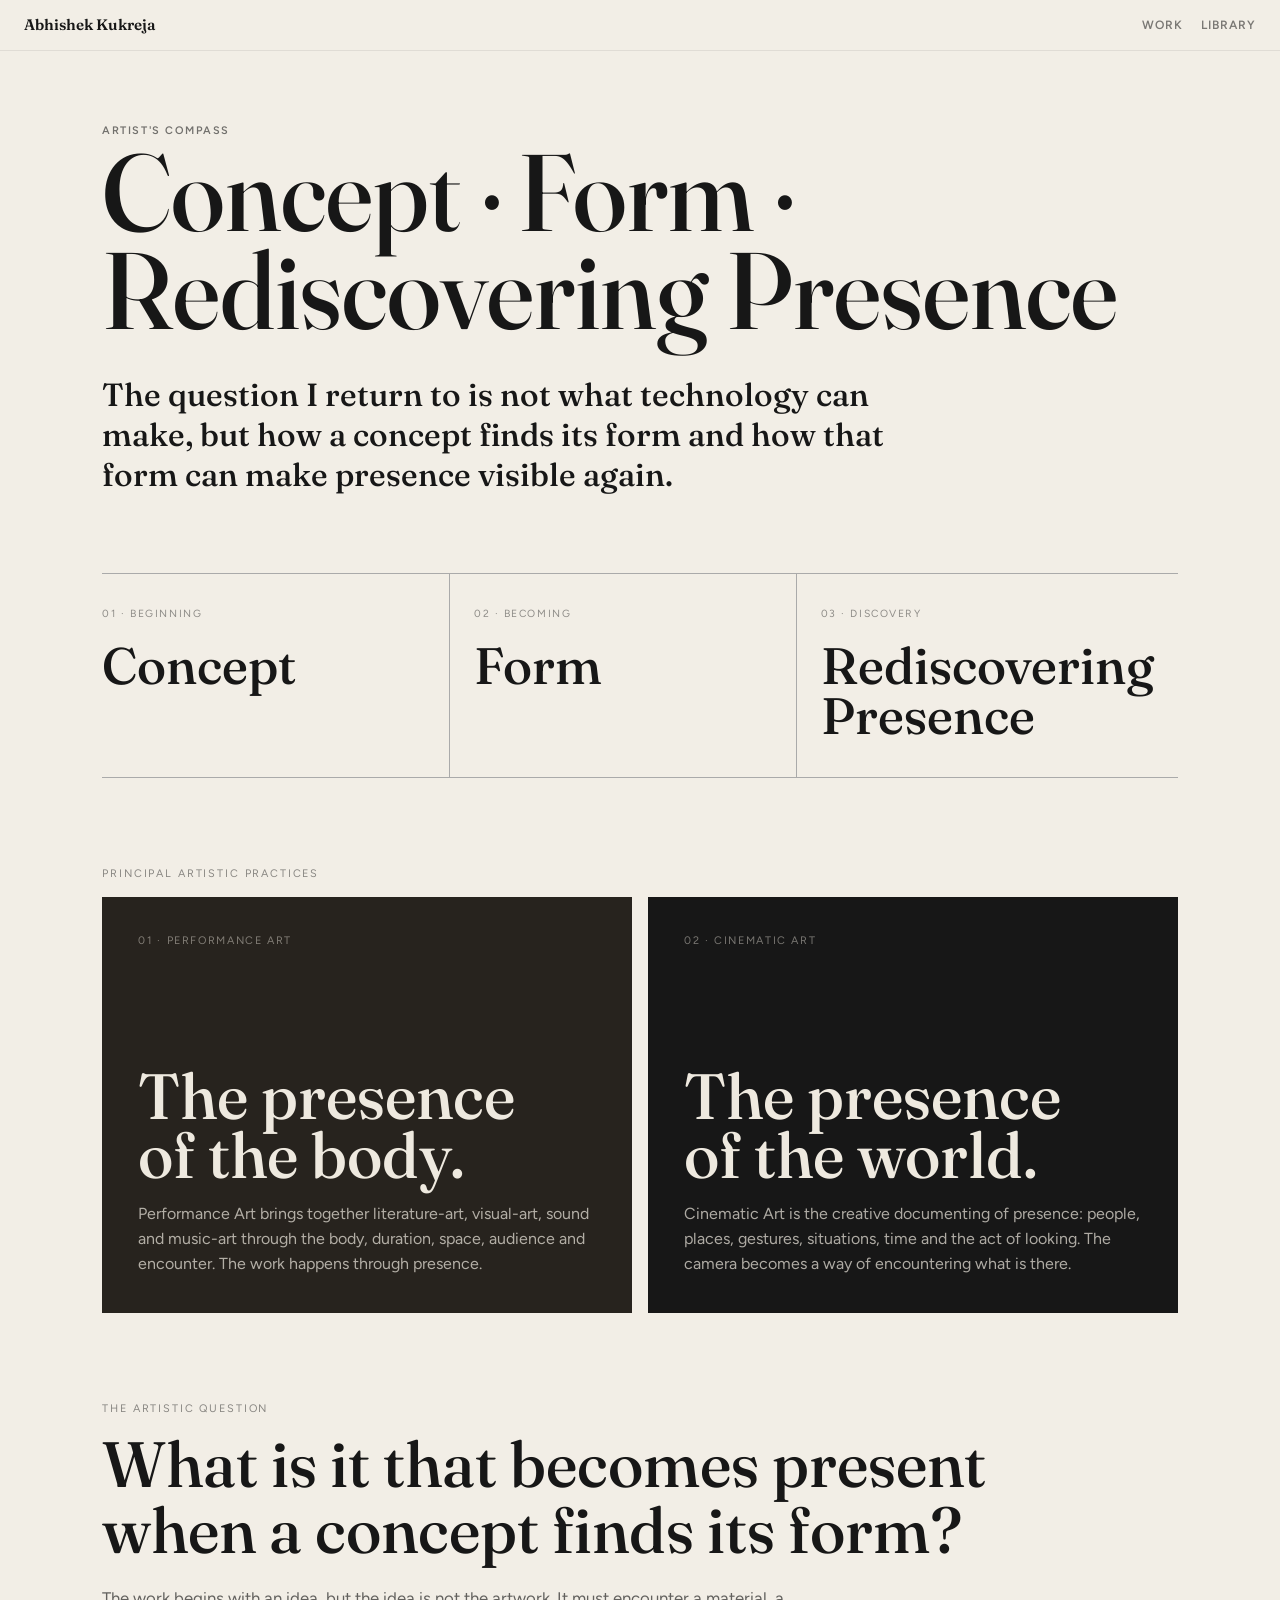
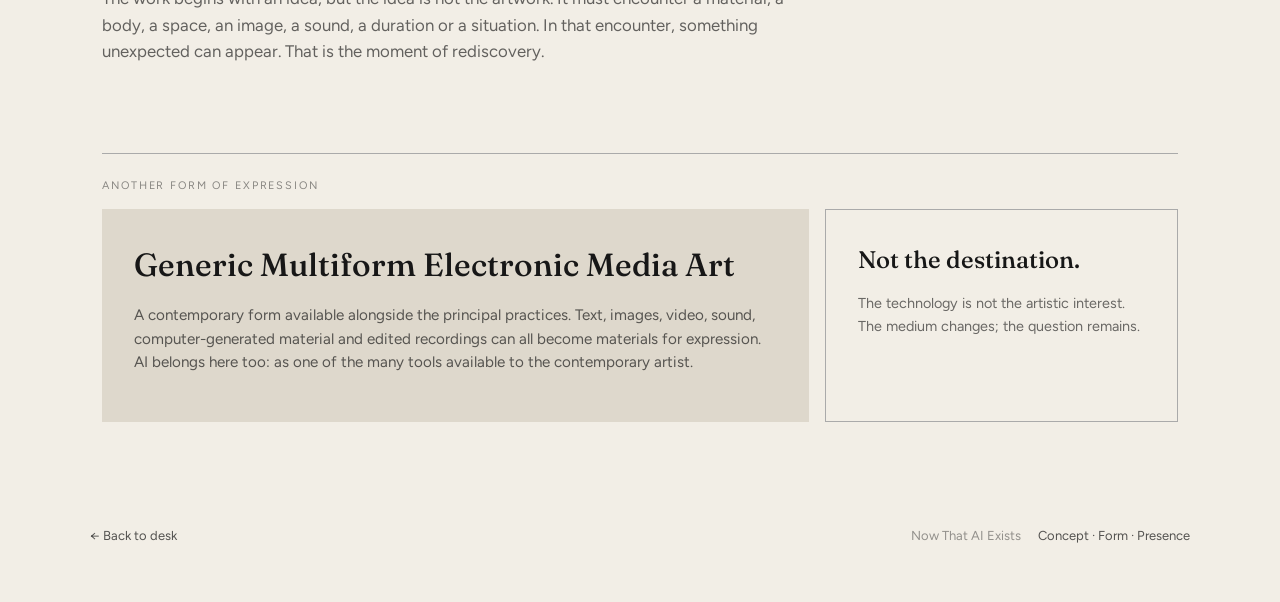
==== concept-form-presence.html @ 30947de0 "Add Concept Form Presence page and pair it with Now That AI Exists in every footer." ====
<!DOCTYPE html>
<html lang="en">
<head>
  <meta charset="UTF-8" />
  <meta name="viewport" content="width=device-width, initial-scale=1" />
  <title>Concept · Form · Rediscovering Presence — Abhishek Kukreja</title>
  <link rel="preconnect" href="https://fonts.googleapis.com" />
  <link rel="preconnect" href="https://fonts.gstatic.com" crossorigin />
  <link href="https://fonts.googleapis.com/css2?family=Fraunces:ital,opsz,wght@0,9..144,500;0,9..144,600;1,9..144,500&family=Figtree:wght@400;500;600;700&display=swap" rel="stylesheet" />
  <link rel="stylesheet" href="styles.css" />
</head>
<body class="page-cfp">
  <header class="site-header site-header--cfp">
    <a class="site-header__home" href="index.html">Abhishek Kukreja</a>
    <nav class="site-header__nav" aria-label="Primary">
      <a href="work.html">Work</a>
      <a href="library.html">Library</a>
    </nav>
  </header>

  <header class="cfp-hero">
    <div class="eyebrow">Artist's compass</div>
    <h1>Concept · Form ·<br />Rediscovering Presence</h1>
    <p class="cfp-intro">
      The question I return to is not what technology can make,
      but how a concept finds its form and how that form can make
      presence visible again.
    </p>
  </header>

  <main class="cfp-main">
    <section class="cfp-core" aria-label="Artistic principle">
      <div><span>01 · Beginning</span><h2>Concept</h2></div>
      <div><span>02 · Becoming</span><h2>Form</h2></div>
      <div><span>03 · Discovery</span><h2>Rediscovering<br />Presence</h2></div>
    </section>

    <section>
      <div class="cfp-section-label">Principal artistic practices</div>
      <div class="cfp-practice-grid">
        <article class="cfp-practice">
          <div class="cfp-practice__num">01 · PERFORMANCE ART</div>
          <div>
            <h3>The presence<br />of the body.</h3>
            <p>Performance Art brings together literature-art, visual-art, sound and music-art through the body, duration, space, audience and encounter. The work happens through presence.</p>
          </div>
        </article>
        <article class="cfp-practice">
          <div class="cfp-practice__num">02 · CINEMATIC ART</div>
          <div>
            <h3>The presence<br />of the world.</h3>
            <p>Cinematic Art is the creative documenting of presence: people, places, gestures, situations, time and the act of looking. The camera becomes a way of encountering what is there.</p>
          </div>
        </article>
      </div>
    </section>

    <section class="cfp-question">
      <div class="cfp-section-label">The artistic question</div>
      <h2>What is it that becomes present when a concept finds its form?</h2>
      <p>The work begins with an idea, but the idea is not the artwork. It must encounter a material, a body, a space, an image, a sound, a duration or a situation. In that encounter, something unexpected can appear. That is the moment of rediscovery.</p>
    </section>

    <section class="cfp-other">
      <div class="cfp-section-label">Another form of expression</div>
      <div class="cfp-other-grid">
        <div class="cfp-note">
          <h3>Generic Multiform Electronic Media Art</h3>
          <p>A contemporary form available alongside the principal practices. Text, images, video, sound, computer-generated material and edited recordings can all become materials for expression. AI belongs here too: as one of the many tools available to the contemporary artist.</p>
        </div>
        <div class="cfp-expression">
          <h3>Not the destination.</h3>
          <p>The technology is not the artistic interest. The medium changes; the question remains.</p>
        </div>
      </div>
    </section>
  </main>

  <footer class="site-footer site-footer--cfp">
    <a href="index.html">← Back to desk</a>
    <nav class="site-footer__ideas-nav" aria-label="Ideas">
      <a href="now-that-ai-exists.html">Now That AI Exists</a>
      <a href="concept-form-presence.html" class="is-active">Concept · Form · Presence</a>
    </nav>
  </footer>
</body>
</html>
---- styles.css ----
:root {
  --font-ui: "Figtree", "Segoe UI", sans-serif;
  --font-display: "Fraunces", Georgia, serif;

  --maroon-ink: #1a060b;
  --maroon-deep: #3a0f1a;
  --maroon: #6e1f30;
  --maroon-mid: #8f3346;
  --maroon-glow: #c45a6c;
  --maroon-mist: rgba(255, 226, 230, 0.9);

  --navy-ink: #02040a;
  --navy-deep: #07101f;
  --navy: #0d1c33;
  --navy-mid: #163255;
  --navy-glow: #4a7ab0;
  --navy-mist: rgba(210, 222, 236, 0.92);

  --ease-out: cubic-bezier(0.22, 1, 0.36, 1);
  --page-width: 68rem;
}

*,
*::before,
*::after {
  box-sizing: border-box;
}

html {
  scroll-behavior: smooth;
  font-size: 16px;
}

body {
  margin: 0;
  min-height: 100vh;
  font-family: var(--font-ui);
  font-size: 0.9375rem;
  font-weight: 400;
  line-height: 1.5;
  color: #f6efe8;
  -webkit-font-smoothing: antialiased;
  text-rendering: optimizeLegibility;
}

a {
  color: inherit;
  text-decoration: none;
}

img {
  max-width: 100%;
  display: block;
}

/* ——— Home ——— */

.page-home {
  overflow: hidden;
  background: #0a0507;
}

.home-brand {
  position: fixed;
  top: 1.1rem;
  left: 50%;
  transform: translateX(-50%);
  z-index: 20;
  text-align: center;
  pointer-events: none;
  animation: brand-in 1s var(--ease-out) both;
}

.home-todo {
  display: flex;
  flex-direction: column;
  justify-content: flex-start;
  align-items: stretch;
  gap: 1.15rem;
  padding: 5.35rem 1rem 2.25rem;
  background:
    linear-gradient(90deg, rgba(58, 15, 26, 0.55), rgba(13, 28, 51, 0.65)),
    #0a0507;
  border-left: 1px solid rgba(196, 90, 108, 0.22);
  border-right: 1px solid rgba(74, 122, 176, 0.22);
  animation: panel-rise 0.9s var(--ease-out) 0.08s both;
  overflow-y: auto;
  max-height: 100vh;
  max-height: 100dvh;
  scrollbar-width: thin;
  scrollbar-color: #000 transparent;
}

.home-todo::-webkit-scrollbar,
.category-works::-webkit-scrollbar {
  width: 7px;
}

.home-todo::-webkit-scrollbar-track,
.category-works::-webkit-scrollbar-track {
  background: transparent;
}

.home-todo::-webkit-scrollbar-thumb,
.category-works::-webkit-scrollbar-thumb {
  background: #000;
}

.home-todo::-webkit-scrollbar-button,
.category-works::-webkit-scrollbar-button {
  display: none;
  width: 7px;
  height: 0;
  background: #000;
}

.home-todo.is-scrolling::-webkit-scrollbar-button:single-button,
.category-works.is-scrolling::-webkit-scrollbar-button:single-button {
  display: block;
  height: 8px;
}

.category-works {
  scrollbar-width: thin;
  scrollbar-color: #000 transparent;
}

.home-brand__name {
  margin: 0;
  font-family: var(--font-display);
  font-size: 1.15rem;
  font-weight: 600;
  letter-spacing: 0.01em;
  line-height: 1.2;
  text-shadow: 0 2px 18px rgba(0, 0, 0, 0.45);
}

.home-brand__line {
  margin: 0.25rem 0 0;
  font-size: 0.8125rem;
  font-weight: 500;
  opacity: 0.78;
}

.home-split {
  display: grid;
  grid-template-columns: 1fr minmax(15rem, 17.5rem) 1fr;
  grid-template-rows: 1fr auto;
  min-height: 100vh;
  min-height: 100dvh;
}

.home-panel {
  position: relative;
  display: flex;
  align-items: center;
  min-height: 100vh;
  min-height: 100dvh;
  padding: 5.5rem 2.25rem 2.25rem;
  overflow: hidden;
  isolation: isolate;
}

.home-panel--work {
  background:
    radial-gradient(ellipse 80% 60% at 20% 80%, rgba(196, 90, 108, 0.35), transparent 55%),
    radial-gradient(ellipse 50% 40% at 80% 20%, rgba(110, 31, 48, 0.55), transparent 50%),
    linear-gradient(155deg, #5a1828 0%, #3a0f1a 42%, #1a060b 100%);
}

.home-panel--library {
  background:
    radial-gradient(ellipse 70% 55% at 75% 85%, rgba(74, 122, 176, 0.28), transparent 55%),
    radial-gradient(ellipse 45% 35% at 15% 15%, rgba(22, 50, 85, 0.5), transparent 50%),
    linear-gradient(205deg, #163255 0%, #0d1c33 38%, #02040a 100%);
}

.home-panel__veil {
  position: absolute;
  inset: 0;
  z-index: -1;
  background:
    repeating-linear-gradient(
      -12deg,
      transparent,
      transparent 48px,
      rgba(255, 255, 255, 0.015) 48px,
      rgba(255, 255, 255, 0.015) 49px
    );
  opacity: 0.9;
  transition: opacity 0.6s var(--ease-out), transform 0.8s var(--ease-out);
}

.home-panel__content {
  max-width: 18rem;
  transform: translateY(0);
  transition: transform 0.65s var(--ease-out);
  animation: panel-rise 0.9s var(--ease-out) both;
}

.home-panel--library .home-panel__content {
  animation-delay: 0.12s;
  margin-left: auto;
  text-align: right;
}

.home-panel__label {
  display: inline-block;
  font-size: 0.68rem;
  font-weight: 600;
  letter-spacing: 0.16em;
  text-transform: uppercase;
  opacity: 0.62;
  margin-bottom: 0.4rem;
}

.home-panel__title {
  margin: 0;
  font-family: var(--font-display);
  font-size: clamp(2rem, 4vw, 2.75rem);
  font-weight: 500;
  line-height: 1.05;
  letter-spacing: -0.02em;
}

.home-panel__copy {
  margin: 0.55rem 0 0;
  font-size: 0.875rem;
  line-height: 1.45;
  opacity: 0.8;
  max-width: 15.5rem;
}

.home-panel--library .home-panel__copy {
  margin-left: auto;
}

.home-panel::after {
  content: "";
  position: absolute;
  inset: 0;
  background: rgba(0, 0, 0, 0);
  transition: background 0.5s var(--ease-out);
  pointer-events: none;
  z-index: 1;
}

.home-split:has(.home-panel--work:hover) .home-panel--library::after,
.home-split:has(.home-panel--library:hover) .home-panel--work::after {
  background: rgba(0, 0, 0, 0.35);
}

.home-panel:hover .home-panel__veil {
  transform: scale(1.06);
  opacity: 1;
}

.home-panel:hover .home-panel__content {
  transform: translateY(-0.25rem);
}

.home-panel:focus-visible {
  outline: 2px solid rgba(255, 255, 255, 0.7);
  outline-offset: -6px;
}

.home-list-block h2 {
  margin: 0 0 0.55rem;
  font-family: var(--font-display);
  font-size: 1.05rem;
  font-weight: 500;
}

.home-list-block--todo {
  padding-top: 1rem;
  border-top: 1px solid rgba(246, 239, 232, 0.22);
}

.home-list-empty {
  margin: 0;
  font-size: 0.75rem;
  opacity: 0.55;
}

.home-todo__list {
  list-style: none;
  margin: 0;
  padding: 0;
  display: flex;
  flex-direction: column;
  gap: 0.35rem;
}

.home-todo__item {
  display: grid;
  grid-template-columns: auto 1fr auto;
  column-gap: 0.45rem;
  row-gap: 0.1rem;
  align-items: center;
  padding-bottom: 0.35rem;
  border-bottom: 1px solid rgba(246, 239, 232, 0.12);
  cursor: pointer;
}

.home-todo__item:last-child {
  border-bottom: 0;
  padding-bottom: 0;
}

.home-todo__item.is-editing {
  display: block;
  cursor: default;
  padding-bottom: 0.55rem;
}

.home-todo__item.is-editing .work-row--edit {
  grid-template-columns: 1fr;
  gap: 0.35rem;
  padding: 0.5rem;
}

.home-todo__item.is-done .home-todo__name,
.home-todo__item.is-done .home-todo__cat,
.work-row.is-done .work-row__title,
.work-row.is-done .work-row__status,
.work-row.is-done .work-row__date,
.work-row.is-done .work-row__remark {
  text-decoration: line-through;
  opacity: 0.55;
}

.work-check {
  width: 0.7rem;
  height: 0.7rem;
  flex-shrink: 0;
  border: 1.5px solid rgba(246, 239, 232, 0.55);
  border-radius: 50%;
  box-sizing: border-box;
  grid-row: 1;
  align-self: center;
}

.home-todo__name {
  grid-column: 2;
  grid-row: 1;
  font-size: 0.8rem;
  font-weight: 600;
  line-height: 1.3;
}

.home-todo__cat {
  grid-column: 2;
  grid-row: 2;
  font-size: 0.68rem;
  opacity: 0.55;
}

.task-actions {
  display: flex;
  flex-wrap: wrap;
  gap: 0.45rem;
  grid-column: 3;
  grid-row: 1 / span 2;
  align-self: center;
  justify-content: flex-end;
}

.task-link {
  padding: 0;
  border: 0;
  background: none;
  color: inherit;
  font: inherit;
  font-size: 0.68rem;
  text-decoration: underline;
  text-underline-offset: 0.12em;
  cursor: pointer;
  opacity: 0.7;
}

.task-link:hover {
  opacity: 1;
}

/* ——— Shared chrome ——— */

.site-header {
  display: flex;
  align-items: center;
  justify-content: space-between;
  gap: 1rem;
  max-width: var(--page-width);
  margin: 0 auto;
  padding: 0.85rem 1.5rem;
  position: sticky;
  top: 0;
  z-index: 30;
  backdrop-filter: blur(14px);
}

.page-work .site-header {
  background: rgba(26, 6, 11, 0.72);
  border-bottom: 1px solid rgba(196, 90, 108, 0.18);
}

.site-header--library {
  background: rgba(2, 4, 10, 0.7);
  border-bottom: 1px solid rgba(74, 122, 176, 0.18);
}

.site-header__home {
  font-family: var(--font-display);
  font-weight: 600;
  font-size: 0.95rem;
}

.site-header__nav {
  display: flex;
  gap: 1.15rem;
  font-size: 0.75rem;
  font-weight: 600;
  letter-spacing: 0.08em;
  text-transform: uppercase;
}

.site-header__nav a {
  opacity: 0.55;
  transition: opacity 0.25s ease;
}

.site-header__nav a:hover,
.site-header__nav a.is-active {
  opacity: 1;
}

.site-footer {
  max-width: var(--page-width);
  margin: 0 auto;
  padding: 1.5rem 1.5rem 2rem;
  font-size: 0.8125rem;
  opacity: 0.72;
  display: flex;
  flex-wrap: wrap;
  gap: 0.45rem 1.1rem;
  align-items: center;
}

.site-footer a:hover {
  opacity: 1;
}

.site-footer--home {
  position: fixed;
  bottom: 0;
  left: 0;
  right: 0;
  max-width: none;
  margin: 0;
  justify-content: center;
  padding: 0.55rem 1.15rem 0.65rem;
  background: rgba(7, 3, 4, 0.92);
  backdrop-filter: blur(10px);
  border-top: 1px solid rgba(246, 239, 232, 0.12);
  z-index: 40;
  opacity: 1;
}

.site-footer--home a {
  font-size: 0.78rem;
  letter-spacing: 0.06em;
  text-transform: uppercase;
  opacity: 0.78;
}

.site-footer--home a:hover {
  opacity: 1;
}

.site-footer__note {
  opacity: 0.7;
}

/* ——— Work ——— */

.page-work {
  background:
    radial-gradient(ellipse 90% 50% at 10% 0%, rgba(143, 51, 70, 0.35), transparent 50%),
    radial-gradient(ellipse 60% 40% at 100% 30%, rgba(110, 31, 48, 0.4), transparent 45%),
    linear-gradient(180deg, #3a0f1a 0%, #1a060b 55%, #0f0408 100%);
  color: var(--maroon-mist);
}

.work-main,
.library-main {
  max-width: var(--page-width);
  margin: 0 auto;
  padding: 0.85rem 1.5rem 1.25rem;
}

.work-hero,
.library-hero {
  margin-bottom: 1.25rem;
  animation: panel-rise 0.8s var(--ease-out) both;
}

.eyebrow {
  margin: 0 0 0.3rem;
  font-size: 0.68rem;
  font-weight: 600;
  letter-spacing: 0.14em;
  text-transform: uppercase;
  opacity: 0.58;
}

.work-hero h1,
.library-hero h1 {
  margin: 0;
  font-family: var(--font-display);
  font-size: clamp(1.65rem, 3vw, 2.1rem);
  font-weight: 500;
  line-height: 1.15;
  letter-spacing: -0.02em;
}

.lede {
  margin: 0.35rem 0 0;
  font-size: 0.875rem;
  line-height: 1.45;
  opacity: 0.8;
  max-width: 32rem;
}

.work-grid {
  display: grid;
  grid-template-columns: repeat(3, minmax(0, 1fr));
  gap: 0.7rem;
}

.work-tile {
  min-height: 7.25rem;
  display: flex;
  flex-direction: column;
  justify-content: center;
  padding: 0.9rem 0.95rem 1rem;
  border: 1px solid rgba(196, 90, 108, 0.28);
  background: linear-gradient(145deg, rgba(143, 51, 70, 0.28), rgba(26, 6, 11, 0.35));
  transition: transform 0.45s var(--ease-out), border-color 0.35s ease, background 0.45s ease, opacity 0.2s ease;
  animation: tile-in 0.7s var(--ease-out) both;
  animation-delay: calc(0.05s + var(--i) * 0.05s);
  text-align: left;
  color: inherit;
  font: inherit;
  cursor: grab;
}

.work-tile:active {
  cursor: grabbing;
}

.work-tile:hover {
  transform: translateY(-3px);
  border-color: rgba(196, 90, 108, 0.7);
  background: linear-gradient(145deg, rgba(143, 51, 70, 0.42), rgba(26, 6, 11, 0.45));
}

.work-tile.is-dragging {
  opacity: 0.45;
  transform: scale(0.98);
}

.work-tile--drag-over {
  border-color: rgba(232, 160, 168, 0.85);
  box-shadow: inset 0 0 0 1px rgba(232, 160, 168, 0.35);
}

.work-tile--empty {
  border-style: dashed;
  border-color: rgba(196, 90, 108, 0.32);
  background: rgba(26, 6, 11, 0.18);
  cursor: pointer;
}

.work-tile--empty:hover {
  border-color: rgba(196, 90, 108, 0.65);
  background: rgba(143, 51, 70, 0.18);
}

.work-tile__hint {
  color: rgba(190, 180, 182, 0.72);
  font-weight: 500;
}

.work-tile h3 {
  margin: 0;
  font-family: var(--font-display);
  font-size: 1.05rem;
  font-weight: 500;
  letter-spacing: -0.01em;
  line-height: 1.2;
}

.work-tile.is-editing {
  cursor: text;
}

.work-tile__edit {
  width: 100%;
  margin: 0;
  padding: 0.2rem 0.35rem;
  border: 1px solid rgba(196, 90, 108, 0.55);
  background: rgba(10, 3, 6, 0.45);
  color: inherit;
  font-family: var(--font-display);
  font-size: 1.05rem;
  font-weight: 500;
  line-height: 1.2;
}

.work-tile__edit:focus {
  outline: 1px solid rgba(232, 160, 168, 0.75);
}

.work-plus {
  position: fixed;
  left: 1.15rem;
  top: 50%;
  transform: translateY(-50%);
  z-index: 40;
  width: 2.75rem;
  height: 2.75rem;
  border-radius: 50%;
  border: 1px solid rgba(196, 90, 108, 0.55);
  background: linear-gradient(145deg, #8f3346, #3a0f1a);
  color: var(--maroon-mist);
  font: inherit;
  font-size: 1.55rem;
  line-height: 1;
  cursor: pointer;
  display: grid;
  place-items: center;
  box-shadow: 0 10px 28px rgba(0, 0, 0, 0.35);
  transition: transform 0.35s var(--ease-out), border-color 0.25s ease, background 0.25s ease;
}

.work-plus:hover {
  transform: translateY(-50%) scale(1.06);
  border-color: rgba(232, 160, 168, 0.75);
  background: linear-gradient(145deg, #a84457, #4a1624);
}

.work-plus:focus-visible {
  outline: 2px solid rgba(255, 220, 226, 0.8);
  outline-offset: 3px;
}

.work-dialog {
  width: min(34rem, calc(100vw - 2rem));
  padding: 0;
  border: 1px solid rgba(196, 90, 108, 0.35);
  background: linear-gradient(180deg, #4a1624 0%, #1a060b 100%);
  color: var(--maroon-mist);
  box-shadow: 0 18px 50px rgba(0, 0, 0, 0.45);
  overflow: visible;
}

.work-dialog::backdrop {
  background: rgba(8, 2, 4, 0.62);
}

.work-form {
  display: grid;
  gap: 0.85rem;
  padding: 1.15rem 1.2rem 1.2rem;
}

.work-form h2 {
  margin: 0 0 0.15rem;
  font-family: var(--font-display);
  font-size: 1.25rem;
  font-weight: 500;
}

.work-form label,
.work-form legend {
  display: grid;
  gap: 0.35rem;
  font-size: 0.75rem;
  font-weight: 600;
}

.work-form input[type="text"],
.work-form input[type="date"],
.work-form textarea {
  width: 100%;
  padding: 0.45rem 0.55rem;
  border: 1px solid rgba(196, 90, 108, 0.35);
  background: rgba(10, 3, 6, 0.45);
  color: inherit;
  font: inherit;
  font-size: 0.875rem;
  font-weight: 400;
  resize: vertical;
}

.date-field-label {
  display: grid;
  gap: 0.35rem;
}

.date-trigger {
  display: flex;
  align-items: center;
  width: 100%;
  min-height: 2rem;
  padding: 0.45rem 0.55rem;
  border: 1px solid rgba(196, 90, 108, 0.35);
  background: rgba(10, 3, 6, 0.45);
  color: inherit;
  font: inherit;
  font-size: 0.875rem;
  text-align: left;
  cursor: pointer;
}

.work-row--edit .date-trigger {
  padding: 0.35rem 0.4rem;
  font-size: 0.78rem;
  min-width: 0;
}

.date-calendar {
  position: fixed;
  inset: unset;
  margin: 0;
  z-index: 2147483647;
  width: 16.5rem;
  padding: 0.75rem;
  border: 1px solid rgba(196, 90, 108, 0.4);
  background: linear-gradient(180deg, #4a1624 0%, #1a060b 100%);
  color: var(--maroon-mist);
  box-shadow: 0 16px 40px rgba(0, 0, 0, 0.55);
  pointer-events: auto;
}

.date-calendar__head {
  display: flex;
  align-items: center;
  justify-content: space-between;
  gap: 0.4rem;
  margin-bottom: 0.65rem;
}

.date-calendar__label {
  margin: 0;
  font-family: var(--font-display);
  font-size: 0.95rem;
  font-weight: 500;
}

.date-calendar__nav,
.date-calendar__foot button {
  border: 1px solid rgba(196, 90, 108, 0.35);
  background: rgba(143, 51, 70, 0.35);
  color: inherit;
  font: inherit;
  cursor: pointer;
}

.date-calendar__nav {
  width: 1.8rem;
  height: 1.8rem;
  font-size: 1.1rem;
  line-height: 1;
}

.date-calendar__weekdays,
.date-calendar__grid {
  display: grid;
  grid-template-columns: repeat(7, 1fr);
  gap: 0.2rem;
}

.date-calendar__weekdays {
  margin-bottom: 0.35rem;
  font-size: 0.65rem;
  font-weight: 600;
  letter-spacing: 0.04em;
  text-transform: uppercase;
  opacity: 0.55;
  text-align: center;
}

.date-calendar__blank {
  min-height: 1.85rem;
}

.date-calendar__day {
  min-height: 1.85rem;
  border: 0;
  background: rgba(10, 3, 6, 0.28);
  color: inherit;
  font: inherit;
  font-size: 0.78rem;
  cursor: pointer;
}

.date-calendar__day:hover {
  background: rgba(143, 51, 70, 0.45);
}

.date-calendar__day.is-today {
  box-shadow: inset 0 0 0 1px rgba(232, 160, 168, 0.7);
}

.date-calendar__day.is-selected {
  background: rgba(196, 90, 108, 0.7);
  font-weight: 700;
}

.date-calendar__foot {
  display: flex;
  justify-content: space-between;
  gap: 0.5rem;
  margin-top: 0.65rem;
}

.date-calendar__foot button {
  flex: 1;
  padding: 0.35rem 0.4rem;
  font-size: 0.75rem;
}

.work-form input:focus,
.work-form textarea:focus {
  outline: 1px solid rgba(196, 90, 108, 0.8);
}

.work-form fieldset {
  margin: 0;
  padding: 0;
  border: 0;
  display: grid;
  gap: 0.4rem;
}

.work-form__choice {
  display: flex !important;
  flex-direction: row;
  align-items: center;
  gap: 0.5rem;
  font-size: 0.8125rem;
  font-weight: 500;
  line-height: 1;
}

.work-form__choice input[type="radio"] {
  width: 0.95rem;
  height: 0.95rem;
  margin: 0;
  padding: 0;
  flex-shrink: 0;
  align-self: center;
  position: relative;
  top: 0;
  accent-color: #c45a6c;
}

.work-form__actions {
  display: flex;
  justify-content: flex-end;
  gap: 0.55rem;
  margin-top: 0.2rem;
}

.work-form button,
.category-panel__head button {
  font: inherit;
  font-size: 0.8125rem;
  font-weight: 600;
  padding: 0.42rem 0.85rem;
  cursor: pointer;
  border: 1px solid rgba(196, 90, 108, 0.4);
  background: rgba(143, 51, 70, 0.55);
  color: inherit;
}

.work-form__cancel {
  background: transparent;
  font-weight: 500;
  opacity: 0.8;
}

.category-panel {
  padding: 1.1rem 1.15rem 1.2rem;
  display: grid;
  gap: 0.75rem;
}

.category-panel__head {
  display: flex;
  align-items: center;
  justify-content: space-between;
  gap: 0.75rem;
}

.category-panel__head h2 {
  margin: 0;
  font-family: var(--font-display);
  font-size: 1.25rem;
  font-weight: 500;
}

.category-works {
  display: grid;
  gap: 0.45rem;
  max-height: min(55vh, 28rem);
  overflow-y: auto;
  scrollbar-width: thin;
  scrollbar-color: #000 transparent;
}

.work-row {
  display: grid;
  grid-template-columns: 1.4fr 0.85fr 0.9fr 1.2fr auto;
  gap: 0.45rem;
  align-items: center;
  padding: 0.45rem 0.5rem;
  border: 1px solid rgba(196, 90, 108, 0.22);
  background: rgba(10, 3, 6, 0.28);
  font-size: 0.78rem;
  line-height: 1.35;
  width: 100%;
  color: inherit;
  font: inherit;
  text-align: left;
}

.work-row--read {
  cursor: pointer;
}

.work-row--read .task-actions {
  grid-column: auto;
  grid-row: auto;
}

.work-row--read:hover {
  border-color: rgba(196, 90, 108, 0.55);
  background: rgba(143, 51, 70, 0.22);
}

.work-row--head,
.work-row--edit,
.work-row--new {
  grid-template-columns: 1.4fr 0.85fr 0.9fr 1.2fr;
}

.work-row--head {
  border: 0;
  background: transparent;
  padding: 0 0.5rem;
  font-size: 0.65rem;
  font-weight: 600;
  letter-spacing: 0.08em;
  text-transform: uppercase;
  opacity: 0.55;
  cursor: default;
}

.work-row--urgent {
  border-color: rgba(232, 120, 122, 0.45);
}

.work-row--pending {
  border-color: rgba(214, 176, 110, 0.35);
}

.work-row--pipeline {
  border-color: rgba(196, 90, 108, 0.16);
}

.work-row--new,
.work-row--add {
  border-style: dashed;
  opacity: 0.92;
  background: rgba(26, 6, 11, 0.18);
  cursor: pointer;
}

.work-row--add:hover {
  border-color: rgba(196, 90, 108, 0.55);
  background: rgba(143, 51, 70, 0.16);
}

.work-row__hint {
  color: rgba(190, 180, 182, 0.72);
  font-weight: 500;
}

.work-row--edit input,
.work-row--edit select {
  width: 100%;
  min-width: 0;
  padding: 0.35rem 0.4rem;
  border: 1px solid rgba(196, 90, 108, 0.28);
  background: rgba(10, 3, 6, 0.4);
  color: inherit;
  font: inherit;
  font-size: 0.78rem;
}

.work-row--edit input:focus,
.work-row--edit select:focus {
  outline: 1px solid rgba(196, 90, 108, 0.75);
}

.work-row--edit select {
  cursor: pointer;
}

.work-row--new input::placeholder {
  color: rgba(246, 239, 232, 0.4);
}

.work-row__title {
  font-weight: 600;
}

.work-row__status,
.work-row__date,
.work-row__remark {
  opacity: 0.95;
}

@media (max-width: 720px) {
  .work-row,
  .work-row--head,
  .work-row--edit,
  .work-row--new {
    grid-template-columns: 1fr 1fr;
  }

  .work-row--head span:nth-child(n + 3),
  .work-row__date,
  .work-row__remark,
  .work-row--read .task-actions {
    grid-column: 1 / -1;
  }
}

/* ——— Library ——— */

.page-library {
  position: relative;
  background: linear-gradient(180deg, #163255 0%, #0d1c33 28%, #07101f 62%, #02040a 100%);
  color: var(--navy-mist);
  overflow-x: hidden;
}

.library-atmosphere {
  position: fixed;
  inset: 0;
  pointer-events: none;
  z-index: 0;
  background:
    radial-gradient(ellipse 50% 35% at 80% 10%, rgba(74, 122, 176, 0.22), transparent 55%),
    radial-gradient(ellipse 40% 30% at 10% 70%, rgba(22, 50, 85, 0.35), transparent 50%);
  animation: atmosphere-drift 14s ease-in-out infinite alternate;
}

.library-main,
.page-library .site-header,
.page-library .site-footer {
  position: relative;
  z-index: 1;
}

.library-shelves {
  display: grid;
  grid-template-columns: repeat(2, minmax(0, 1fr));
  gap: 0.7rem;
}

/* ——— Now That AI Exists ——— */

.page-ai {
  background: #f3f0e9;
  color: #171717;
}

.site-header--ai {
  max-width: none;
  background: rgba(243, 240, 233, 0.88);
  border-bottom: 1px solid rgba(23, 23, 23, 0.08);
}

.page-ai .site-header__nav a.is-active,
.page-ai .site-header__nav a:hover {
  opacity: 1;
}

.ai-hero {
  padding: 3.5rem 7vw 2.4rem;
  max-width: 1200px;
}

.ai-hero h1 {
  font-family: var(--font-display);
  font-weight: 500;
  font-size: clamp(2.75rem, 8vw, 6.5rem);
  line-height: 0.92;
  margin: 0;
  max-width: 850px;
}

.ai-hero .intro {
  margin-top: 1.5rem;
  max-width: 42rem;
  font-size: 1.15rem;
  line-height: 1.55;
  opacity: 0.75;
}

.ai-main {
  padding: 0 7vw 4.5rem;
  max-width: 1400px;
}

.ai-section-title {
  display: flex;
  align-items: baseline;
  gap: 1rem;
  margin: 3.2rem 0 1.2rem;
  border-bottom: 1px solid #aaa;
  padding-bottom: 0.75rem;
}

.ai-section-title h2 {
  font-family: var(--font-display);
  font-weight: 500;
  font-size: 2.1rem;
  margin: 0;
}

.ai-section-title span {
  opacity: 0.45;
  font-size: 0.8125rem;
}

.ai-grid {
  display: grid;
  grid-template-columns: repeat(3, minmax(0, 1fr));
  gap: 0.85rem;
}

.ai-tile {
  min-height: 15.5rem;
  padding: 1.5rem;
  background: #fffdf8;
  border: 1px solid #d7d1c6;
  position: relative;
  overflow: hidden;
  transition: transform 0.2s var(--ease-out), box-shadow 0.2s var(--ease-out);
}

.ai-tile:hover {
  transform: translateY(-5px);
  box-shadow: 0 14px 35px rgba(0, 0, 0, 0.09);
}

.ai-tile__num {
  font-size: 0.75rem;
  opacity: 0.45;
  letter-spacing: 0.08em;
}

.ai-tile h3 {
  font-family: var(--font-display);
  font-size: 1.7rem;
  font-weight: 500;
  line-height: 1.05;
  margin: 2.4rem 0 0.85rem;
}

.ai-tile p {
  font-size: 0.95rem;
  line-height: 1.5;
  opacity: 0.68;
  max-width: 22rem;
  margin: 0;
}

.ai-block--with .ai-tile:nth-child(3n + 1) {
  background: #e8e2d5;
}

.ai-block--with .ai-tile:nth-child(3n + 2) {
  background: #eee9df;
}

.ai-block--without .ai-tile {
  background: #e4e8e5;
}

.ai-question {
  margin: 4.5rem 0 1.5rem;
  padding: 3rem;
  background: #171717;
  color: #f5f1e8;
}

.ai-question h2 {
  font-family: var(--font-display);
  font-size: clamp(2rem, 5vw, 4rem);
  font-weight: 500;
  line-height: 1.05;
  max-width: 56rem;
  margin: 0;
}

.site-footer--ai,
.site-footer--cfp {
  max-width: none;
  padding: 1.5rem 7vw 3.5rem;
  color: #171717;
  justify-content: space-between;
}

.site-footer__ideas-nav {
  display: flex;
  flex-wrap: wrap;
  gap: 0.25rem 1.1rem;
  align-items: center;
  font-size: 0.8125rem;
}

.site-footer__ideas-nav a {
  opacity: 0.6;
  transition: opacity 0.15s;
}

.site-footer__ideas-nav a:hover,
.site-footer__ideas-nav a.is-active {
  opacity: 1;
}

.site-footer__sep {
  opacity: 0.45;
}

/* ——— Concept · Form · Presence page ——— */

.page-cfp {
  background: #f2eee6;
  color: #171717;
}

.site-header--cfp {
  max-width: none;
  background: rgba(242, 238, 230, 0.9);
  border-bottom: 1px solid rgba(23, 23, 23, 0.08);
}

.cfp-hero {
  padding: 4.5rem 8vw 3.5rem;
  max-width: 1350px;
}

.cfp-hero h1 {
  font-family: var(--font-display);
  font-weight: 500;
  font-size: clamp(2.75rem, 8.5vw, 7rem);
  line-height: 0.9;
  margin: 0;
  max-width: 1100px;
}

.cfp-intro {
  font-family: var(--font-display);
  font-size: clamp(1.25rem, 2.5vw, 2.1rem);
  line-height: 1.25;
  max-width: 850px;
  margin: 2.2rem 0 0;
  font-weight: 500;
}

.cfp-main {
  padding: 0 8vw 5rem;
  max-width: 1450px;
}

.cfp-core {
  display: grid;
  grid-template-columns: 1fr 1fr 1fr;
  margin: 1.4rem 0 5.5rem;
  border-top: 1px solid #aaa;
  border-bottom: 1px solid #aaa;
}

.cfp-core div {
  padding: 2rem 1.5rem 2.2rem 0;
}

.cfp-core div + div {
  border-left: 1px solid #aaa;
  padding-left: 1.5rem;
}

.cfp-core span {
  display: block;
  font-size: 0.65rem;
  letter-spacing: 0.15em;
  text-transform: uppercase;
  opacity: 0.45;
  margin-bottom: 1.2rem;
}

.cfp-core h2 {
  font-family: var(--font-display);
  font-weight: 500;
  font-size: clamp(2rem, 4vw, 3.4rem);
  margin: 0;
  line-height: 0.98;
}

.cfp-section-label {
  font-size: 0.68rem;
  letter-spacing: 0.17em;
  text-transform: uppercase;
  opacity: 0.48;
  margin-bottom: 0.9rem;
}

.cfp-practice-grid {
  display: grid;
  grid-template-columns: 1fr 1fr;
  gap: 1rem;
}

.cfp-practice {
  min-height: 26rem;
  padding: 2.25rem;
  background: #171717;
  color: #eee9df;
  display: flex;
  flex-direction: column;
  justify-content: space-between;
}

.cfp-practice:first-child {
  background: #27231e;
}

.cfp-practice__num {
  font-size: 0.68rem;
  letter-spacing: 0.15em;
  opacity: 0.45;
}

.cfp-practice h3 {
  font-family: var(--font-display);
  font-size: clamp(2.2rem, 5vw, 4.2rem);
  font-weight: 500;
  line-height: 0.92;
  margin: 0 0 1.1rem;
}

.cfp-practice p {
  font-size: 1rem;
  line-height: 1.55;
  opacity: 0.7;
  max-width: 32rem;
  margin: 0;
}

.cfp-question {
  margin-top: 5.5rem;
  max-width: 61rem;
}

.cfp-question h2 {
  font-family: var(--font-display);
  font-size: clamp(2rem, 5vw, 4rem);
  font-weight: 500;
  line-height: 1.03;
  margin: 0 0 1.35rem;
}

.cfp-question p {
  font-size: 1.05rem;
  line-height: 1.6;
  max-width: 43rem;
  opacity: 0.65;
}

.cfp-other {
  margin-top: 5.5rem;
  padding-top: 1.5rem;
  border-top: 1px solid #aaa;
}

.cfp-other-grid {
  display: grid;
  grid-template-columns: 2fr 1fr;
  gap: 1rem;
  align-items: stretch;
  margin-top: 0.85rem;
}

.cfp-note {
  padding: 2rem;
  background: #ded8cc;
}

.cfp-note h3 {
  font-family: var(--font-display);
  font-weight: 500;
  font-size: 2rem;
  margin: 0 0 0.9rem;
}

.cfp-note p {
  font-size: 0.95rem;
  line-height: 1.55;
  max-width: 40rem;
  opacity: 0.68;
}

.cfp-expression {
  padding: 2rem;
  border: 1px solid #aaa;
}

.cfp-expression h3 {
  font-family: var(--font-display);
  font-size: 1.5rem;
  font-weight: 500;
  margin: 0 0 0.9rem;
}

.cfp-expression p {
  font-size: 0.9rem;
  line-height: 1.55;
  opacity: 0.62;
  margin: 0;
}

@media (max-width: 900px) {
  .ai-grid {
    grid-template-columns: repeat(2, minmax(0, 1fr));
  }
}

.shelf {
  padding: 1rem 1.05rem 1.1rem;
  border-top: 1px solid rgba(198, 214, 235, 0.22);
  background: linear-gradient(180deg, rgba(22, 50, 85, 0.28), rgba(2, 4, 10, 0.45));
  transition: transform 0.45s var(--ease-out), background 0.4s ease;
  animation: tile-in 0.75s var(--ease-out) both;
  animation-delay: calc(0.08s + var(--i) * 0.06s);
}

.shelf:hover {
  transform: translateY(-2px);
  background: linear-gradient(180deg, rgba(22, 50, 85, 0.4), rgba(2, 4, 10, 0.55));
}

.shelf__index {
  display: block;
  font-size: 0.65rem;
  font-weight: 600;
  letter-spacing: 0.1em;
  opacity: 0.45;
  margin-bottom: 0.4rem;
}

.shelf h2 {
  margin: 0;
  font-family: var(--font-display);
  font-size: 1.15rem;
  font-weight: 500;
  letter-spacing: -0.015em;
}

.shelf > p {
  margin: 0.35rem 0 0;
  font-size: 0.8125rem;
  line-height: 1.4;
  opacity: 0.78;
  max-width: 28rem;
}

.shelf__list {
  margin: 0.7rem 0 0;
  padding: 0;
  list-style: none;
  display: grid;
  gap: 0.28rem;
}

.shelf__list li {
  font-size: 0.75rem;
  font-weight: 500;
  opacity: 0.68;
  padding-left: 0.8rem;
  position: relative;
}

.shelf__list li::before {
  content: "";
  position: absolute;
  left: 0;
  top: 0.6em;
  width: 0.35rem;
  height: 1px;
  background: currentColor;
  opacity: 0.7;
}

/* ——— Motion ——— */

@keyframes brand-in {
  from {
    opacity: 0;
    transform: translateX(-50%) translateY(-10px);
  }
  to {
    opacity: 1;
    transform: translateX(-50%) translateY(0);
  }
}

@keyframes panel-rise {
  from {
    opacity: 0;
    transform: translateY(12px);
  }
  to {
    opacity: 1;
    transform: translateY(0);
  }
}

@keyframes tile-in {
  from {
    opacity: 0;
    transform: translateY(12px);
  }
  to {
    opacity: 1;
    transform: translateY(0);
  }
}

@keyframes atmosphere-drift {
  from {
    transform: scale(1) translate(0, 0);
  }
  to {
    transform: scale(1.05) translate(-1.5%, 1%);
  }
}

@media (prefers-reduced-motion: reduce) {
  *,
  *::before,
  *::after {
    animation: none !important;
    transition: none !important;
  }
}

/* ——— Responsive ——— */

@media (max-width: 900px) {
  .work-grid {
    grid-template-columns: repeat(2, minmax(0, 1fr));
  }
}

.page-work .work-main {
  padding-left: 4.25rem;
}

@media (max-width: 820px) and (orientation: portrait),
       (max-width: 560px),
       (orientation: landscape) and (max-height: 540px) {
  .page-home {
    overflow: auto;
  }

  .home-brand {
    position: relative;
    top: 0;
    left: 0;
    transform: none;
    width: 100%;
    padding: 1.1rem 1.15rem 0.7rem;
    z-index: 1;
    animation: none;
  }

  .home-split {
    display: flex;
    flex-direction: column;
    min-height: 0;
  }

  .home-todo {
    order: 1;
    max-height: none;
    overflow: visible;
    padding: 0.35rem 1.15rem 1.4rem;
    border: 0;
    border-bottom: 1px solid rgba(246, 239, 232, 0.14);
  }

  .home-panel--work {
    order: 2;
  }

  .home-panel--library {
    order: 3;
  }

  .home-panel {
    min-height: 0;
    align-items: stretch;
    padding: 1.5rem 1.15rem 1.6rem;
  }

  .home-panel--library .home-panel__content {
    margin-left: 0;
    text-align: left;
  }

  .home-panel--library .home-panel__copy {
    margin-left: 0;
  }

  .home-split:has(.home-panel--work:hover) .home-panel--library::after,
  .home-split:has(.home-panel--library:hover) .home-panel--work::after {
    background: transparent;
  }

  .work-grid,
  .library-shelves,
  .ai-grid {
    grid-template-columns: 1fr;
  }

  .ai-hero,
  .ai-main,
  .site-footer--ai,
  .site-footer--cfp {
    padding-left: 5vw;
    padding-right: 5vw;
    flex-direction: column;
    gap: 0.75rem;
  }

  .cfp-core {
    grid-template-columns: 1fr;
  }

  .cfp-core div + div {
    border-left: 0;
    border-top: 1px solid #aaa;
    padding-left: 0;
  }

  .cfp-practice-grid,
  .cfp-other-grid {
    grid-template-columns: 1fr;
  }

  .cfp-practice {
    min-height: 0;
  }

  .ai-question {
    padding: 1.75rem;
  }

  .ai-tile {
    min-height: 0;
  }

  .work-tile {
    min-height: 4.75rem;
  }

  .work-plus {
    left: auto;
    right: 1rem;
    top: auto;
    bottom: 1.15rem;
    transform: none;
  }

  .work-plus:hover {
    transform: scale(1.06);
  }

  .page-work .work-main,
  .site-header,
  .library-main,
  .site-footer {
    padding-left: 1.15rem;
    padding-right: 1.15rem;
  }

  .site-header {
    flex-wrap: wrap;
    gap: 0.45rem;
  }

  .work-dialog {
    width: calc(100vw - 1.25rem);
    max-height: 90dvh;
  }

  .work-row,
  .work-row--head,
  .work-row--edit,
  .work-row--new,
  .work-row--read {
    grid-template-columns: 1fr;
  }

  .home-todo__item {
    grid-template-columns: auto 1fr;
  }

  .home-todo__item.is-editing {
    display: block;
  }

  .home-todo__item .task-actions {
    grid-column: 2;
    grid-row: 3;
    justify-content: flex-start;
  }
}
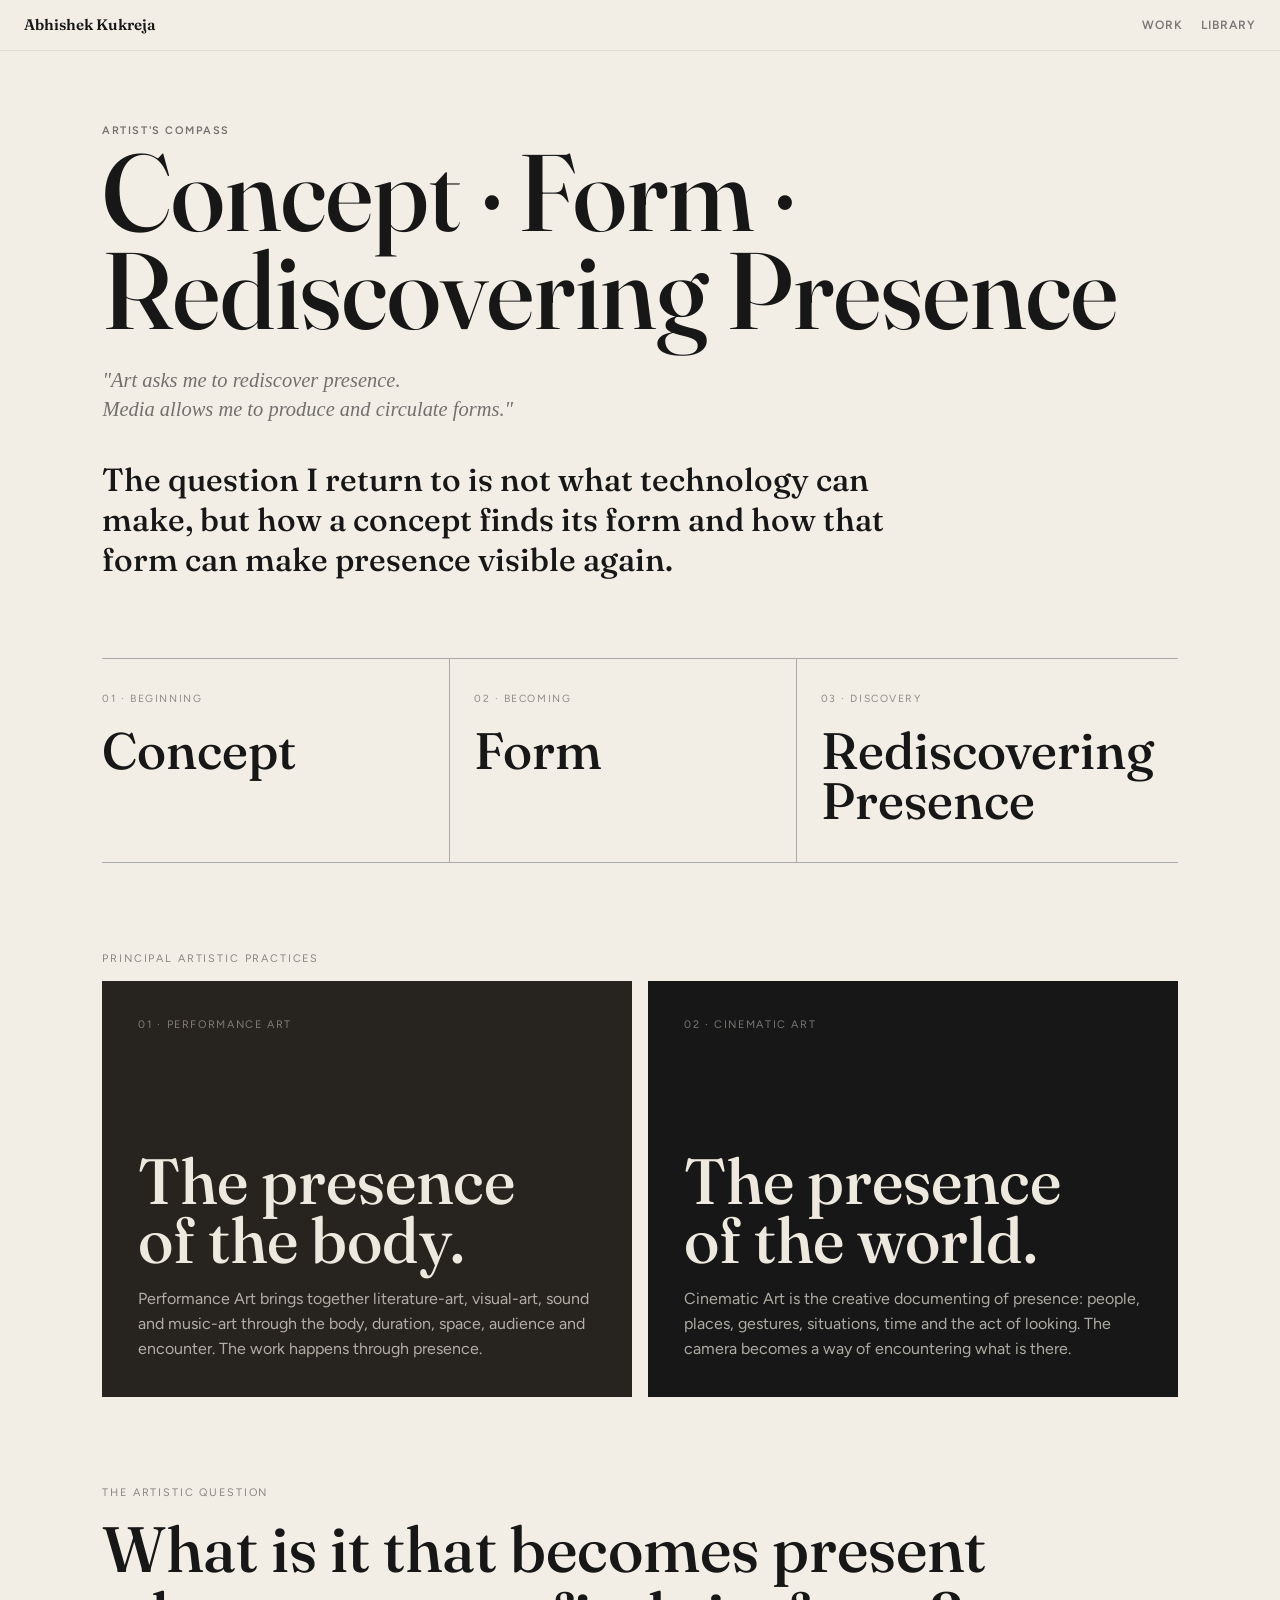
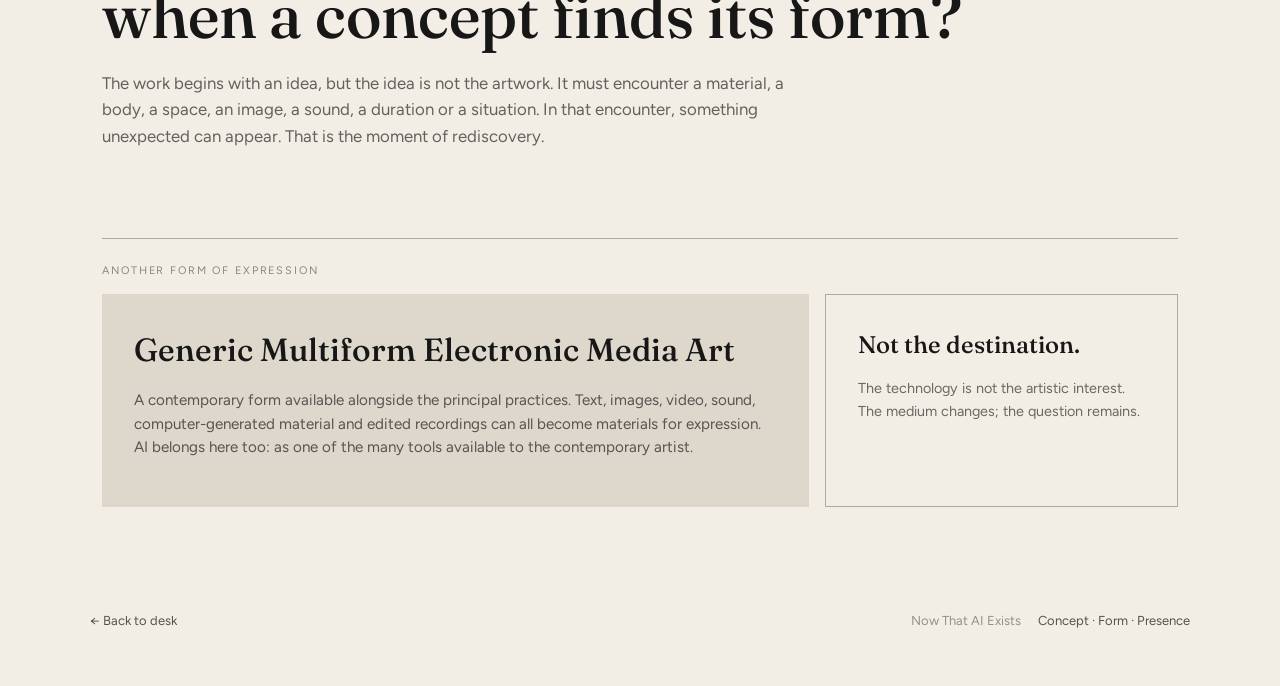
==== commit 475ef9a3: "Add shared tagline to both idea pages." ====
--- a/concept-form-presence.html
+++ b/concept-form-presence.html
@@ -21,6 +21,7 @@
   <header class="cfp-hero">
     <div class="eyebrow">Artist's compass</div>
     <h1>Concept · Form ·<br />Rediscovering Presence</h1>
+    <p class="shared-tagline">"Art asks me to rediscover presence.<br />Media allows me to produce and circulate forms."</p>
     <p class="cfp-intro">
       The question I return to is not what technology can make,
       but how a concept finds its form and how that form can make
--- a/styles.css
+++ b/styles.css
@@ -1113,6 +1113,22 @@
   max-width: 850px;
 }
 
+.shared-tagline {
+  font-family: var(--font-display);
+  font-size: clamp(1rem, 1.6vw, 1.35rem);
+  font-style: italic;
+  font-weight: 500;
+  line-height: 1.45;
+  opacity: 0.72;
+  margin: 1.6rem 0 0.1rem;
+  max-width: 42rem;
+  color: inherit;
+}
+
+.page-cfp .shared-tagline {
+  opacity: 0.58;
+}
+
 .ai-hero .intro {
   margin-top: 1.5rem;
   max-width: 42rem;
